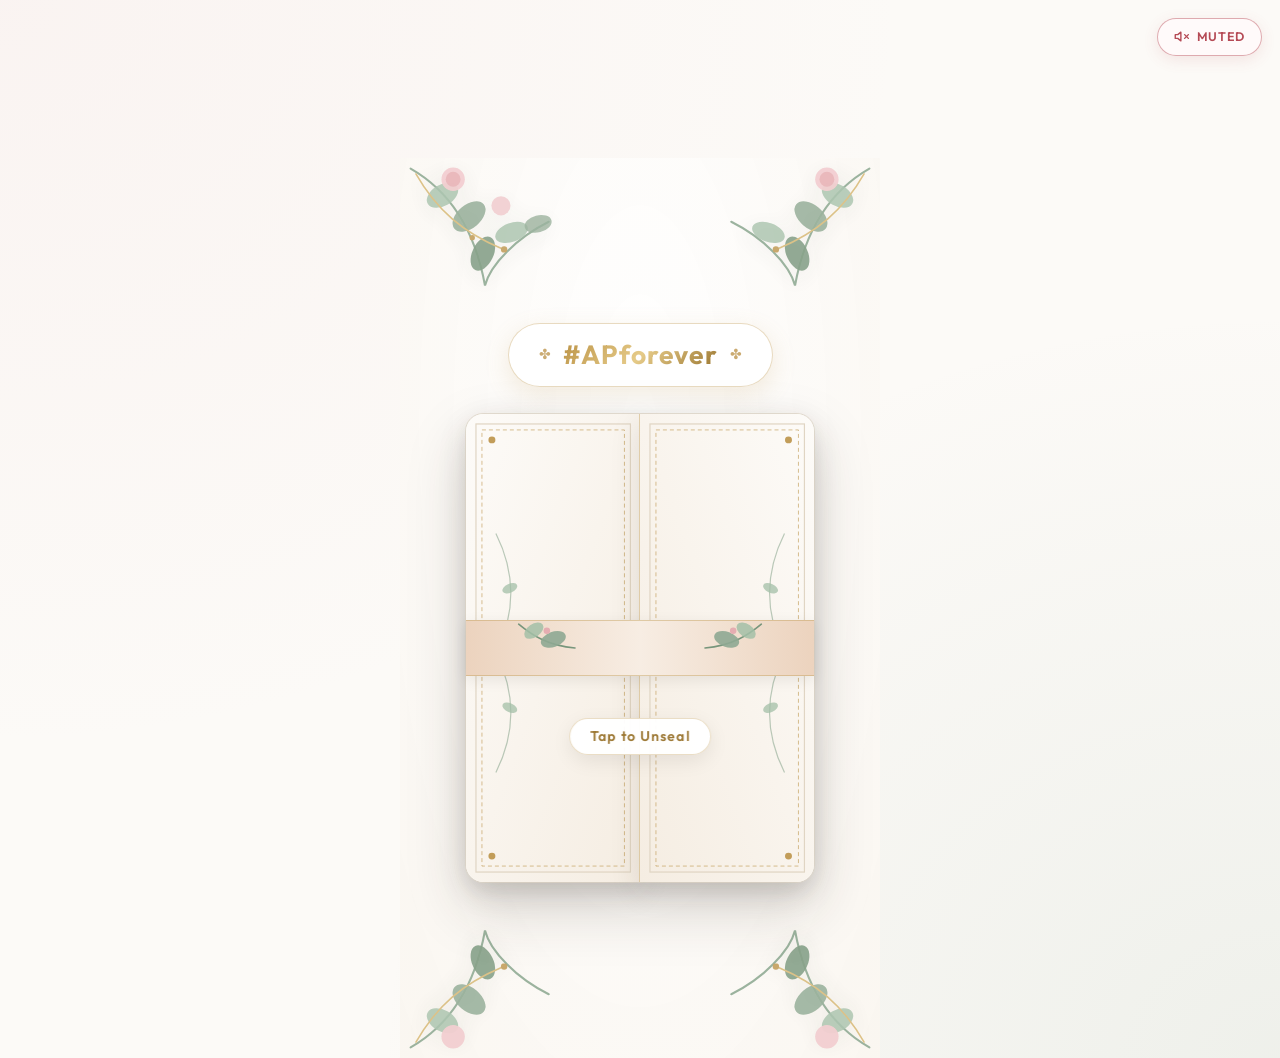
==== index.html @ 29441915 "fix: resolve syntax error in user authentication module" ====
<!DOCTYPE html>
<html lang="en">

<head>
  <meta charset="UTF-8" />
  <meta name="viewport" content="width=device-width, initial-scale=1.0, maximum-scale=1.0, user-scalable=no" />
  <title>Pranshi & Akash Wedding Invitation | #APforever</title>

  <!-- SEO & Social Sharing (WhatsApp / iMessage Preview) -->
  <meta name="description"
    content="With the heavenly blessings of our elders, Pranshi & Akash cordially invite you to celebrate their wedding on 18th & 20th November 2026." />
  <meta property="og:title" content="Pranshi & Akash are Getting Married! #APforever" />
  <meta property="og:description" content="Tap to open the 3D wedding invitation and explore celebrations." />
  <meta property="og:image" content="./previews/modern_botanical_hybrid_mockup_1789224368327.jpg" />
  <meta property="og:type" content="website" />

  <!-- Google Web Fonts -->
  <link rel="preconnect" href="https://fonts.googleapis.com">
  <link rel="preconnect" href="https://fonts.gstatic.com" crossorigin>
  <link
    href="https://fonts.googleapis.com/css2?family=Alex+Brush&family=Cormorant+Garamond:ital,wght@0,400;0,600;0,700;1,400&family=Great+Vibes&family=Monsieur+La+Doulaise&family=Noto+Serif+Devanagari:wght@500;600;700&family=Outfit:wght@300;400;500;600;700&family=Pinyon+Script&family=Rozha+One&display=swap"
    rel="stylesheet">

  <!-- Stylesheets (Cache-busted for mobile browsers) -->
  <link rel="stylesheet" href="./css/style.css?v=4.2" />
  <link rel="stylesheet" href="./css/envelope.css?v=4.1" />
  <link rel="stylesheet" href="./css/celebrate.css?v=1.0" />
</head>

<body>

  <!-- Floating Falling Rose & Eucalyptus Petals Canvas -->
  <canvas id="petal-canvas"></canvas>
  <!-- Fullscreen Royal Fireworks & Rocket Canvas -->
  <canvas id="fireworks-canvas"></canvas>

  <!-- Ambient Audio Floating Pill -->
  <div class="audio-control-pill muted" id="audio-pill" title="Click to Play Music">
    <span class="audio-icon-muted">
      <svg width="15" height="15" viewBox="0 0 24 24" fill="none" stroke="#b54a55" stroke-width="2.2"
        stroke-linecap="round" stroke-linejoin="round">
        <polygon points="11 5 6 9 2 9 2 15 6 15 11 19 11 5"></polygon>
        <line x1="23" y1="9" x2="17" y2="15"></line>
        <line x1="17" y1="9" x2="23" y2="15"></line>
      </svg>
    </span>
    <span class="audio-label">Muted</span>
  </div>

  <!-- Background Wedding Music Audio Element -->
  <audio id="wedding-audio" loop preload="auto">
    <source src="assets/audio/wedding_music.mp3" type="audio/mpeg">
    <source src="assets/audio/bg-music.mp3" type="audio/mpeg">
  </audio>

  <!-- Toast Notification Container -->
  <div class="toast-notification" id="toast">Address copied to clipboard!</div>

  <div class="app-container">

    <!-- ======================================================================
         Stage 1: 3D Wax Seal & Envelope (Interactive Opening)
         ====================================================================== -->
    <div class="envelope-screen-wrapper" id="envelope-screen">

      <!-- Lush Botanical Corner Garlands (SVG) -->
      <svg class="screen-floral-corner top-left" viewBox="0 0 160 160" fill="none">
        <path d="M10 10 C45 30 70 65 80 120 C85 100 110 75 140 60" stroke="#8ea992" stroke-width="2"
          stroke-linecap="round" />
        <!-- Eucalyptus Leaves -->
        <ellipse cx="40" cy="35" rx="16" ry="10" transform="rotate(-30 40 35)" fill="#a3bfa7" opacity="0.85" />
        <ellipse cx="65" cy="55" rx="18" ry="11" transform="rotate(-40 65 55)" fill="#8ea992" opacity="0.9" />
        <ellipse cx="78" cy="90" rx="17" ry="10" transform="rotate(-65 78 90)" fill="#78967c" opacity="0.9" />
        <ellipse cx="105" cy="70" rx="16" ry="9" transform="rotate(-20 105 70)" fill="#a3bfa7" opacity="0.85" />
        <ellipse cx="130" cy="62" rx="13" ry="8" transform="rotate(-15 130 62)" fill="#8ea992" opacity="0.8" />
        <!-- Blush Flower Buds -->
        <circle cx="50" cy="20" r="11" fill="#f0c8cb" opacity="0.95" />
        <circle cx="50" cy="20" r="7" fill="#e5adb1" opacity="0.9" />
        <circle cx="95" cy="45" r="9" fill="#f0c8cb" opacity="0.9" />
        <!-- Golden Branch Accents -->
        <path d="M15 15 C35 50 60 70 95 85" stroke="#d8ba78" stroke-width="1.5" stroke-linecap="round" />
        <circle cx="98" cy="86" r="3" fill="#c29d59" />
        <circle cx="68" cy="75" r="2.5" fill="#c29d59" />
      </svg>

      <svg class="screen-floral-corner top-right" viewBox="0 0 160 160" fill="none">
        <path d="M10 10 C45 30 70 65 80 120 C85 100 110 75 140 60" stroke="#8ea992" stroke-width="2"
          stroke-linecap="round" />
        <ellipse cx="40" cy="35" rx="16" ry="10" transform="rotate(-30 40 35)" fill="#a3bfa7" opacity="0.85" />
        <ellipse cx="65" cy="55" rx="18" ry="11" transform="rotate(-40 65 55)" fill="#8ea992" opacity="0.9" />
        <ellipse cx="78" cy="90" rx="17" ry="10" transform="rotate(-65 78 90)" fill="#78967c" opacity="0.9" />
        <ellipse cx="105" cy="70" rx="16" ry="9" transform="rotate(-20 105 70)" fill="#a3bfa7" opacity="0.85" />
        <circle cx="50" cy="20" r="11" fill="#f0c8cb" opacity="0.95" />
        <circle cx="50" cy="20" r="7" fill="#e5adb1" opacity="0.9" />
        <path d="M15 15 C35 50 60 70 95 85" stroke="#d8ba78" stroke-width="1.5" stroke-linecap="round" />
        <circle cx="98" cy="86" r="3" fill="#c29d59" />
      </svg>

      <svg class="screen-floral-corner bottom-left" viewBox="0 0 160 160" fill="none">
        <path d="M10 10 C45 30 70 65 80 120 C85 100 110 75 140 60" stroke="#8ea992" stroke-width="2"
          stroke-linecap="round" />
        <ellipse cx="40" cy="35" rx="16" ry="10" transform="rotate(-30 40 35)" fill="#a3bfa7" opacity="0.85" />
        <ellipse cx="65" cy="55" rx="18" ry="11" transform="rotate(-40 65 55)" fill="#8ea992" opacity="0.9" />
        <ellipse cx="78" cy="90" rx="17" ry="10" transform="rotate(-65 78 90)" fill="#78967c" opacity="0.9" />
        <circle cx="50" cy="20" r="11" fill="#f0c8cb" opacity="0.95" />
        <path d="M15 15 C35 50 60 70 95 85" stroke="#d8ba78" stroke-width="1.5" stroke-linecap="round" />
        <circle cx="98" cy="86" r="3" fill="#c29d59" />
      </svg>

      <svg class="screen-floral-corner bottom-right" viewBox="0 0 160 160" fill="none">
        <path d="M10 10 C45 30 70 65 80 120 C85 100 110 75 140 60" stroke="#8ea992" stroke-width="2"
          stroke-linecap="round" />
        <ellipse cx="40" cy="35" rx="16" ry="10" transform="rotate(-30 40 35)" fill="#a3bfa7" opacity="0.85" />
        <ellipse cx="65" cy="55" rx="18" ry="11" transform="rotate(-40 65 55)" fill="#8ea992" opacity="0.9" />
        <ellipse cx="78" cy="90" rx="17" ry="10" transform="rotate(-65 78 90)" fill="#78967c" opacity="0.9" />
        <circle cx="50" cy="20" r="11" fill="#f0c8cb" opacity="0.95" />
        <path d="M15 15 C35 50 60 70 95 85" stroke="#d8ba78" stroke-width="1.5" stroke-linecap="round" />
        <circle cx="98" cy="86" r="3" fill="#c29d59" />
      </svg>

      <!-- Elegant Hashtag Crest above Envelope -->
      <div class="envelope-intro-header">
        <div class="envelope-hashtag-crest">
          <span class="hashtag-flourish">✤</span>
          <span class="envelope-hashtag">#APforever</span>
          <span class="hashtag-flourish">✤</span>
        </div>
      </div>
      <div class="envelope-stage">
        <div class="envelope" id="main-envelope">

          <!-- Inside Royal Invitation Card (Revealed as palace doors open, then expands into full screen) -->
          <!-- Inside Royal Invitation Card (Floats Upwards upon unsealing) -->
          <div class="envelope-invitation-card" id="envelope-card" style="padding: 0; overflow: hidden; background: transparent; border: none; opacity: 0; visibility: hidden;">
            <div class="divine-popup-card theme-botanical" id="active-divine-card">
              <!-- Matching Royal Theme Frame with Corner Flourishes -->
              <div class="divine-card-frame">
                <div class="frame-corner top-left"></div>
                <div class="frame-corner top-right"></div>
                <div class="frame-corner bottom-left"></div>
                <div class="frame-corner bottom-right"></div>

                <!-- Center AP Monogram Logo: Positioned above and between the joining hands -->
                <div class="divine-ap-logo-wrap framed-logo">
                  <img src="./assets/ap_logo_brown.png" alt="AP Logo" class="divine-ap-logo-img" id="divine-ap-logo-img" />
                </div>

                <!-- Sacred Artwork: Both hands originate flush from the left and right frame lines -->
                <div class="divine-cutout-wrap framed-hands" id="divine-cutout-wrap">
                  <div class="divine-cutout-aura"></div>
                  <img src="./assets/shiva_parvati_vivah_hands.png" alt="Shiva Parvati Vivah Divine Hands Union" class="divine-hands-cutout" id="divine-hands-cutout" />
                </div>

                <!-- Bottom Footer: Couple Names -->
                <div class="divine-footer framed-footer">
                  <div class="divine-names-wrap">
                    <span class="divine-name">Pranshi</span>
                    <span class="divine-amp">&amp;</span>
                    <span class="divine-name name-akash">Akash</span>
                  </div>
                </div>
              </div>
            </div>
          </div>

          <!-- Gatefold Palace Doors: Left Door & Right Door -->
          <div class="gatefold-door gatefold-left" id="gatefold-left">
            <svg class="gatefold-door-svg" viewBox="0 0 175 470" preserveAspectRatio="none">
              <defs>
                <linearGradient id="gateGradL" x1="0%" y1="0%" x2="100%" y2="100%">
                  <stop offset="0%" stop-color="#fdfbf8" />
                  <stop offset="100%" stop-color="#f5ede2" />
                </linearGradient>
              </defs>
              <rect x="0" y="0" width="175" height="470" fill="url(#gateGradL)" />
              <rect x="10" y="10" width="155" height="450" fill="none" stroke="#e0d5c3" stroke-width="1.2" />
              <rect x="16" y="16" width="143" height="438" fill="none" stroke="#c29d59" stroke-width="1"
                stroke-dasharray="4,3" opacity="0.65" />
              <circle cx="26" cy="26" r="3.5" fill="#c29d59" />
              <circle cx="26" cy="444" r="3.5" fill="#c29d59" />
              <path d="M 30 120 C 50 160 50 200 30 240 C 50 280 50 320 30 360" stroke="#8ea992" stroke-width="1.2"
                fill="none" opacity="0.6" />
              <ellipse cx="44" cy="175" rx="8" ry="4.5" transform="rotate(-25 44 175)" fill="#a3bfa7" opacity="0.75" />
              <ellipse cx="44" cy="295" rx="8" ry="4.5" transform="rotate(25 44 295)" fill="#a3bfa7" opacity="0.75" />
            </svg>
          </div>

          <div class="gatefold-door gatefold-right" id="gatefold-right">
            <svg class="gatefold-door-svg" viewBox="0 0 175 470" preserveAspectRatio="none">
              <defs>
                <linearGradient id="gateGradR" x1="100%" y1="0%" x2="0%" y2="100%">
                  <stop offset="0%" stop-color="#fdfbf8" />
                  <stop offset="100%" stop-color="#f5ede2" />
                </linearGradient>
              </defs>
              <rect x="0" y="0" width="175" height="470" fill="url(#gateGradR)" />
              <rect x="10" y="10" width="155" height="450" fill="none" stroke="#e0d5c3" stroke-width="1.2" />
              <rect x="16" y="16" width="143" height="438" fill="none" stroke="#c29d59" stroke-width="1"
                stroke-dasharray="4,3" opacity="0.65" />
              <circle cx="149" cy="26" r="3.5" fill="#c29d59" />
              <circle cx="149" cy="444" r="3.5" fill="#c29d59" />
              <path d="M 145 120 C 125 160 125 200 145 240 C 125 280 125 320 145 360" stroke="#8ea992"
                stroke-width="1.2" fill="none" opacity="0.6" />
              <ellipse cx="131" cy="175" rx="8" ry="4.5" transform="rotate(25 131 175)" fill="#a3bfa7" opacity="0.75" />
              <ellipse cx="131" cy="295" rx="8" ry="4.5" transform="rotate(-25 131 295)" fill="#a3bfa7"
                opacity="0.75" />
            </svg>
          </div>

          <!-- Silk Ribbon Band across the Center Seam -->
          <div class="envelope-ribbon-band" id="envelope-ribbon-band"></div>

          <!-- Botanical Sprigs flanking the Seal -->
          <svg class="seal-botanical-wings" id="seal-wings" viewBox="0 0 240 80" fill="none">
            <path d="M60 40 C35 38 20 28 8 18" stroke="#78967c" stroke-width="1.5" stroke-linecap="round" />
            <ellipse cx="40" cy="32" rx="12" ry="7" transform="rotate(-20 40 32)" fill="#8ea992" opacity="0.9" />
            <ellipse cx="22" cy="24" rx="10" ry="6" transform="rotate(-35 22 24)" fill="#a3bfa7" opacity="0.85" />
            <circle cx="34" cy="24" r="3" fill="#e5adb1" />
            <path d="M180 40 C205 38 220 28 232 18" stroke="#78967c" stroke-width="1.5" stroke-linecap="round" />
            <ellipse cx="200" cy="32" rx="12" ry="7" transform="rotate(20 200 32)" fill="#8ea992" opacity="0.9" />
            <ellipse cx="218" cy="24" rx="10" ry="6" transform="rotate(35 218 24)" fill="#a3bfa7" opacity="0.85" />
            <circle cx="206" cy="24" r="3" fill="#e5adb1" />
          </svg>

          <!-- 3D Gold Wax Seal Monogram Locking Palace Doors -->
          <div class="wax-seal-wrapper" id="wax-seal-wrapper">
            <div class="wax-seal-stamp" id="wax-seal-stamp">
              <div class="seal-ring"></div>
              <div class="seal-monogram">AP</div>
            </div>
            <div class="seal-prompt" id="seal-prompt">Tap to Unseal</div>
          </div>

        </div>
      </div>
    </div>

    <!-- ======================================================================
         Stage 2: Full Wedding Invitation Card & Celebrations
         ====================================================================== -->
    <main id="wedding-card-view">

      <!-- Auspicious Hero Card -->
      <section class="hero-invitation-card">

        <!-- Lord Ganesha Auspicious Crest -->
        <div class="ganesha-crest">
          <img src="./assets/ganesha_gold.png" alt="Lord Ganesha" class="ganesha-icon-img" />
          <div class="ganesha-shloka">॥ श्री गणेशाय नमः ॥</div>
        </div>

        <span class="hashtag-pill">#APforever</span>

        <p class="invite-prose" style="font-size: 0.92rem; margin-bottom: 14px;">
          With the heavenly blessings of our beloved elders and families, we joyfully invite you to celebrate the
          wedding of
        </p>

        <!-- Couple Names Typography -->
        <div class="couple-names-block">
          <span class="couple-name">Pranshi</span>
          <span class="ampersand">&</span>
          <span class="couple-name name-akash">Akash</span>
        </div>

        <div class="gold-flourish-divider">
          <span class="flourish-symbol">✤</span>
        </div>

        <p class="invite-prose">
          Two souls, two families, united in love and lifelong companionship.
        </p>

        <!-- Live Countdown Timer -->
        <div class="countdown-container">
          <div class="countdown-title">Counting Down to Our Auspicious Union</div>
          <div class="countdown-grid">
            <div class="countdown-slot">
              <div class="countdown-number" id="cd-days">00</div>
              <div class="countdown-unit">Days</div>
            </div>
            <div class="countdown-slot">
              <div class="countdown-number" id="cd-hours">00</div>
              <div class="countdown-unit">Hours</div>
            </div>
            <div class="countdown-slot">
              <div class="countdown-number" id="cd-minutes">00</div>
              <div class="countdown-unit">Mins</div>
            </div>
            <div class="countdown-slot">
              <div class="countdown-number" id="cd-seconds">00</div>
              <div class="countdown-unit">Secs</div>
            </div>
          </div>
        </div>

        <!-- Action Buttons Grid -->
        <div class="cta-actions-group">
          <!-- Celebrate Our Union Button (Multi-Rocket Salvo Celebration) -->
          <button class="btn-celebrate celebrate-theme-3" id="btn-celebrate" title="Click to launch celebration fireworks!">
            <span class="celebrate-icon">🌺</span>
            <span class="celebrate-label">Celebrate Our Union</span>
          </button>

          <button class="btn-gold" id="btn-add-calendar">
            <span>📅 Add to Google Calendar</span>
          </button>
        </div>

      </section>

      <!-- ======================================================================
           Section: Interactive Itinerary Tabs (No Sangeet)
           ====================================================================== -->
      <section class="section-container" id="schedule-section">
        <div class="section-header">
          <span class="section-label">Wedding Festivities</span>
          <h2 class="section-heading">Ceremony Itinerary</h2>
        </div>

        <!-- Interaction Affordance Cue -->
        <div class="tab-interaction-cue">
          <span>✨ 2-Day Celebrations • Tap below to switch ✦</span>
        </div>

        <!-- Tab Pills with Smooth Sliding Indicator & Dual-Tier Date Badges -->
        <div class="tab-pills-wrapper" id="tab-pills-wrapper" data-active-tab="tab-haldi">
          <div class="tab-slider-indicator" id="tab-slider-indicator"></div>
          <button class="tab-pill-btn active" data-tab="tab-haldi">
            <span class="tab-btn-title">Haldi & Mehendi</span>
            <span class="tab-btn-badge">Day 1 • Nov 18</span>
          </button>
          <button class="tab-pill-btn" data-tab="tab-wedding">
            <span class="tab-btn-title">The Wedding</span>
            <span class="tab-btn-badge">Day 2 • Nov 20</span>
          </button>
        </div>

        <!-- Tab Content 1: Haldi & Mehendi -->
        <div class="tab-content-card active" id="tab-haldi">
          <span class="ceremony-badge">Day 1 • Auspicious Vibrance</span>
          <h3 class="ceremony-title">Haldi & Mehendi Ceremony</h3>
          <div class="ceremony-datetime">
            <span>🗓️ Wednesday, 18th November 2026</span>
          </div>

          <!-- Event Schedule Milestones -->
          <div class="timeline-milestones">
            <div class="milestone-item">
              <span class="milestone-time">11:00 AM</span>
              <div class="milestone-content">
                <strong>Haldi Ceremony</strong>
                <span>Auspicious turmeric blessings & joyous celebrations</span>
                <div class="milestone-attire-row">
                  <span class="milestone-attire-label">🟡 Attire: Yellow Haldi Shades</span>
                  <div class="milestone-swatch-discs">
                    <div class="swatch-halo-disc" style="background: #F7CA18;" title="Haldi Gold"></div>
                    <div class="swatch-halo-disc" style="background: #E5A93C;" title="Warm Mustard"></div>
                    <div class="swatch-halo-disc" style="background: #F39C12;" title="Marigold"></div>
                    <div class="swatch-halo-disc" style="background: #FFE082;" title="Soft Turmeric"></div>
                  </div>
                </div>
              </div>
            </div>
            <div class="milestone-item">
              <span class="milestone-time">05:30 PM</span>
              <div class="milestone-content">
                <strong>Mehendi</strong>
                <span>Intricate henna artistry & musical beats</span>
                <div class="milestone-attire-row">
                  <span class="milestone-attire-label">🌸 Attire: Soft Pastel Hues</span>
                  <div class="milestone-swatch-discs">
                    <div class="swatch-halo-disc" style="background: #A8D5BA;" title="Mint Sage"></div>
                    <div class="swatch-halo-disc" style="background: #FCD5CE;" title="Powder Peach"></div>
                    <div class="swatch-halo-disc" style="background: #D8BFD8;" title="Soft Lavender"></div>
                    <div class="swatch-halo-disc" style="background: #F8C8DC;" title="Pastel Blush"></div>
                  </div>
                </div>
              </div>
            </div>
            <div class="milestone-item">
              <span class="milestone-time">09:00 PM</span>
              <div class="milestone-content">
                <strong>Dinner</strong>
                <span>Festive dinner feast with loved ones</span>
              </div>
            </div>
          </div>

          <div class="ceremony-venue-box">
            <div class="venue-header-row">
              <span class="venue-name">📍 Pranshi's Residence</span>
              <button class="btn-copy-address" onclick="copyAddress('Govind Nagar, Moradabad, Uttar Pradesh')">📋
                Copy</button>
            </div>
            Govind Nagar, Moradabad, Uttar Pradesh
          </div>

          <button class="btn-gold" onclick="openDirections('haldi')">
            <span>🗺️ Get Directions on Google Maps</span>
          </button>
        </div>

        <!-- Tab Content 2: The Wedding -->
        <div class="tab-content-card" id="tab-wedding">
          <span class="ceremony-badge">Day 2 • Sacred Union & Celebrations</span>
          <h3 class="ceremony-title">The Wedding</h3>
          <div class="ceremony-datetime">
            <span>🗓️ Friday, 20th November 2026</span>
          </div>

          <!-- Event Schedule Milestones -->
          <div class="timeline-milestones">
            <div class="milestone-item">
              <span class="milestone-time">08:00 PM</span>
              <div class="milestone-content">
                <strong>Baraat Arrival & Swagat</strong>
                <span>Welcoming the groom with joy and drums</span>
              </div>
            </div>
            <div class="milestone-item">
              <span class="milestone-time">08:30 PM</span>
              <div class="milestone-content">
                <strong>Jaimala</strong>
                <span>Exchange of sacred floral garlands</span>
              </div>
            </div>
            <div class="milestone-item">
              <span class="milestone-time">09:00 PM</span>
              <div class="milestone-content">
                <strong>Dinner</strong>
                <span>Celebratory royal dinner banquet with loved ones</span>
              </div>
            </div>
            <div class="milestone-item">
              <span class="milestone-time">Next Day ~06:00 AM</span>
              <div class="milestone-content">
                <strong>Vidayi</strong>
                <span>Heartfelt farewell & lifelong blessings</span>
              </div>
            </div>
          </div>

          <div class="ceremony-venue-box">
            <div class="venue-header-row">
              <span class="venue-name">📍 HB Klyde Premier</span>
              <button class="btn-copy-address"
                onclick="copyAddress('HB Klyde Premier, Near Aryabhatta International School, Zero Point, Rampur Road, Moradabad, Uttar Pradesh 244001')">📋
                Copy</button>
            </div>
            Near Aryabhatta International School, Zero Point,<br>
            Rampur Road, Moradabad, Uttar Pradesh 244001
          </div>

          <button class="btn-gold" onclick="openDirections('wedding')">
            <span>🗺️ Get Directions on Google Maps</span>
          </button>
        </div>

      </section>

      <!-- ======================================================================
           Section: Digital "Shower Blessings" Guestbook
           ====================================================================== -->
      <section class="section-container" id="guestbook-section">
        <div class="section-header">
          <span class="section-label">Your Love & Prayers</span>
          <h2 class="section-heading">Shower Blessings</h2>
        </div>

        <div class="guestbook-card">
          <form class="blessing-form" id="blessing-form">
            <input type="text" id="guest-name" class="input-field" placeholder="Your Name" required />
            <textarea id="guest-message" class="textarea-field"
              placeholder="Share your heartfelt blessing or warm message for the couple..." required></textarea>
            <button type="submit" class="btn-shower">
              <span>🌸 Shower Blessings on Pranshi & Akash</span>
            </button>
          </form>

          <!-- Wishes Stream -->
          <div class="wishes-stream" id="wishes-stream">
            <!-- Dynamically populated by guestbook.js -->
          </div>
        </div>
      </section>

      <!-- Footer -->
      <footer>
        <!-- Closing Botanical Lotus Garland -->
        <svg class="footer-lotus-garland" viewBox="0 0 240 40" fill="none">
          <!-- Center Lotus -->
          <path d="M120 6 C115 15 110 24 120 31 C130 24 125 15 120 6 Z" fill="#c29d59" opacity="0.95" />
          <path d="M120 16 C111 17 104 23 113 30 C117 28 119 23 120 16 Z" fill="#dfbe7d" opacity="0.9" />
          <path d="M120 16 C129 17 136 23 127 30 C123 28 121 23 120 16 Z" fill="#dfbe7d" opacity="0.9" />
          <circle cx="120" cy="3" r="1.8" fill="#c29d59" />
          <!-- Left Vine & Leaves -->
          <path d="M108 26 C88 26 68 20 38 22 C24 23 10 24 0 24" stroke="#c29d59" stroke-width="1.2"
            stroke-linecap="round" />
          <ellipse cx="88" cy="20" rx="8" ry="4.5" transform="rotate(-15 88 20)" fill="#8ea992" opacity="0.88" />
          <ellipse cx="66" cy="24" rx="7" ry="4" transform="rotate(18 66 24)" fill="#a3bfa7" opacity="0.85" />
          <ellipse cx="44" cy="19" rx="6" ry="3.5" transform="rotate(-10 44 19)" fill="#78967c" opacity="0.88" />
          <circle cx="76" cy="15" r="2" fill="#c29d59" />
          <circle cx="54" cy="26" r="1.8" fill="#e5adb1" />
          <!-- Right Vine & Leaves -->
          <path d="M132 26 C152 26 172 20 202 22 C216 23 230 24 240 24" stroke="#c29d59" stroke-width="1.2"
            stroke-linecap="round" />
          <ellipse cx="152" cy="20" rx="8" ry="4.5" transform="rotate(15 152 20)" fill="#8ea992" opacity="0.88" />
          <ellipse cx="174" cy="24" rx="7" ry="4" transform="rotate(-18 174 24)" fill="#a3bfa7" opacity="0.85" />
          <ellipse cx="196" cy="19" rx="6" ry="3.5" transform="rotate(10 196 19)" fill="#78967c" opacity="0.88" />
          <circle cx="164" cy="15" r="2" fill="#c29d59" />
          <circle cx="186" cy="26" r="1.8" fill="#e5adb1" />
        </svg>

        <p style="font-weight: 600; color: var(--color-primary); margin-bottom: 4px;">#APforever</p>
        <p>With love, blessings, and warm gratitude from both families.</p>

        <!-- Bottom Flourish Baseline -->
        <div class="footer-bottom-flourish">
          <span>✦</span>
          <span>❖</span>
          <span>✦</span>
        </div>
      </footer>

    </main>

  </div>

  <!-- High-Performance 60fps Animation Library: GSAP 3.12 (Offline-first with CDN Fallback) -->
  <script src="./js/libs/gsap.min.js"></script>
  <script>
    if (typeof gsap === 'undefined') {
      document.write('<script src="https://cdnjs.cloudflare.com/ajax/libs/gsap/3.12.5/gsap.min.js"><\/script>');
    }
  </script>

  <!-- Scripts (Cache-busted for mobile browsers) -->
  <script src="./js/petals.js?v=2.2"></script>
  <script src="./js/app.js?v=2.3"></script>
  <script src="./js/envelope.js?v=3.9"></script>
  <script src="./js/countdown.js?v=2.3"></script>
  <script src="./js/schedule.js?v=2.5"></script>
  <script src="./js/celebrate.js?v=1.0"></script>
  <script src="./js/guestbook.js?v=2.2"></script>

</body>

</html>
---- css/style.css ----
/* ==========================================================================
   Pranshi & Akash Wedding Invitation (#APforever)
   Design System: Modern Botanical Editorial
   ========================================================================== */

:root {
  /* Color Tokens */
  --color-bg: #fcfaf7;
  --color-card-bg: #ffffff;
  --color-primary: #3d5042;
  --color-primary-light: #526857;
  --color-sage: #8ea992;
  --color-sage-soft: rgba(142, 169, 146, 0.15);
  --color-gold: #c29d59;
  --color-gold-light: #e5cd96;
  --color-gold-dark: #9e7a36;
  --color-gold-gradient: linear-gradient(135deg, #c29d59 0%, #ecd399 50%, #9e7a36 100%);
  --color-blush: #eac5c8;
  --color-blush-soft: rgba(234, 197, 200, 0.25);
  --color-text: #262927;
  --color-text-muted: #676e69;
  --color-border: #ede7dd;
  --color-border-gold: rgba(194, 157, 89, 0.35);

  /* Typography */
  --font-serif: 'Cormorant Garamond', Georgia, serif;
  --font-sans: 'Outfit', -apple-system, BlinkMacSystemFont, sans-serif;
  --font-script: 'Alex Brush', 'Great Vibes', cursive;
  --font-hindi: 'Noto Serif Devanagari', serif;

  /* Shadows & Glassmorphism */
  --shadow-subtle: 0 8px 30px rgba(0, 0, 0, 0.04);
  --shadow-card: 0 15px 45px rgba(50, 40, 30, 0.08);
  --shadow-gold: 0 8px 25px rgba(194, 157, 89, 0.28);
  --glass-bg: rgba(255, 255, 255, 0.85);
  --glass-border: 1px solid rgba(255, 255, 255, 0.7);
  --glass-blur: blur(14px);

  /* Layout */
  --container-width: 480px;
  /* Mobile optimal width */
  --radius-lg: 24px;
  --radius-md: 16px;
  --radius-pill: 999px;
}

/* Reset & Base */
*,
*::before,
*::after {
  box-sizing: border-box;
  margin: 0;
  padding: 0;
  -webkit-tap-highlight-color: transparent;
}

html {
  scroll-behavior: smooth;
  font-size: 16px;
}

body {
  font-family: var(--font-sans);
  background-color: var(--color-bg);
  background-image:
    radial-gradient(at 0% 0%, rgba(234, 197, 200, 0.12) 0px, transparent 50%),
    radial-gradient(at 100% 100%, rgba(142, 169, 146, 0.12) 0px, transparent 50%);
  color: var(--color-text);
  line-height: 1.6;
  min-height: 100vh;
  overflow-x: hidden;
  position: relative;
}

/* Background Petals Canvas */
#petal-canvas {
  position: fixed;
  top: 0;
  left: 0;
  width: 100vw;
  height: 100vh;
  pointer-events: none;
  z-index: 1000;
}

/* App Wrapper */
.app-container {
  width: 100%;
  max-width: var(--container-width);
  margin: 0 auto;
  min-height: 100vh;
  position: relative;
  display: flex;
  flex-direction: column;
}

/* Floating Audio Control Pill */
.audio-control-pill {
  position: fixed;
  top: 18px;
  right: 18px;
  z-index: 999;
  background: var(--glass-bg);
  backdrop-filter: var(--glass-blur);
  -webkit-backdrop-filter: var(--glass-blur);
  border: 1px solid var(--color-border-gold);
  padding: 8px 16px;
  border-radius: var(--radius-pill);
  display: flex;
  align-items: center;
  gap: 8px;
  cursor: pointer;
  box-shadow: 0 6px 20px rgba(0, 0, 0, 0.06);
  transition: all 0.3s cubic-bezier(0.2, 0.8, 0.2, 1);
}

.audio-control-pill:hover {
  transform: translateY(-2px);
  box-shadow: var(--shadow-gold);
}

/* Playing State */
.audio-control-pill.playing {
  border-color: var(--color-gold);
  background: rgba(255, 255, 255, 0.94);
  box-shadow: 0 4px 20px rgba(194, 157, 89, 0.35);
}

.audio-control-pill.playing .audio-label {
  color: var(--color-primary);
  font-weight: 600;
}

/* Muted State */
.audio-control-pill.muted {
  border-color: rgba(181, 74, 85, 0.45);
  background: rgba(255, 250, 250, 0.94);
  box-shadow: 0 4px 15px rgba(181, 74, 85, 0.12);
}

.audio-control-pill.muted .audio-label {
  color: #b54a55;
  font-weight: 600;
}

.audio-icon-muted {
  display: flex;
  align-items: center;
  justify-content: center;
}

.music-bars {
  display: flex;
  align-items: flex-end;
  gap: 3px;
  height: 14px;
}

.music-bars span {
  width: 2.5px;
  height: 100%;
  background: var(--color-gold);
  border-radius: 2px;
  transform-origin: bottom;
  animation: equalize 1.2s infinite ease-in-out;
}

.music-bars span:nth-child(1) {
  height: 40%;
  animation-delay: 0s;
}

.music-bars span:nth-child(2) {
  height: 90%;
  animation-delay: 0.2s;
}

.music-bars span:nth-child(3) {
  height: 60%;
  animation-delay: 0.4s;
}

@keyframes equalize {

  0%,
  100% {
    transform: scaleY(0.3);
  }

  50% {
    transform: scaleY(1);
  }
}

.audio-label {
  font-size: 0.78rem;
  letter-spacing: 0.05em;
  text-transform: uppercase;
}

/* ==========================================================================
   Main Wedding Card & Sections
   ========================================================================== */

#wedding-card-view {
  display: none;
  opacity: 0;
  padding: 16px 16px 80px;
  width: 100%;
  will-change: opacity, transform;
}

#wedding-card-view.active {
  display: block;
  opacity: 1;
}

/* Botanical Hero Card */
.hero-invitation-card {
  background: var(--color-card-bg);
  border-radius: var(--radius-lg);
  border: 1px solid var(--color-border);
  box-shadow: var(--shadow-card);
  padding: 40px 24px 34px;
  text-align: center;
  position: relative;
  overflow: hidden;
  margin-bottom: 24px;
}

/* Subtle corner botanical watermarks */
.hero-invitation-card::before,
.hero-invitation-card::after {
  content: '';
  position: absolute;
  width: 130px;
  height: 130px;
  background-size: contain;
  background-repeat: no-repeat;
  pointer-events: none;
  opacity: 0.45;
}

.hero-invitation-card::before {
  top: 0;
  left: 0;
  background-image: radial-gradient(circle at top left, rgba(142, 169, 146, 0.4), transparent 70%);
}

.hero-invitation-card::after {
  bottom: 0;
  right: 0;
  background-image: radial-gradient(circle at bottom right, rgba(234, 197, 200, 0.4), transparent 70%);
}

/* Auspicious Lord Ganesha Header */
.ganesha-crest {
  display: flex;
  flex-direction: column;
  align-items: center;
  margin-bottom: 20px;
}

.ganesha-icon-img {
  width: 76px;
  height: auto;
  aspect-ratio: 350 / 462;
  object-fit: contain;
  filter: drop-shadow(0 4px 12px rgba(194, 157, 89, 0.38));
  margin-bottom: 12px;
  transition: transform 0.4s ease;
  user-select: none;
}

.ganesha-icon-img:hover {
  transform: scale(1.06);
}

.ganesha-sneak-img {
  width: 44px;
  height: auto;
  aspect-ratio: 350 / 462;
  object-fit: contain;
  filter: drop-shadow(0 2px 6px rgba(194, 157, 89, 0.3));
  margin-bottom: 6px;
  user-select: none;
}

.ganesha-icon-svg {
  width: 58px;
  height: 58px;
  fill: var(--color-gold);
  filter: drop-shadow(0 2px 8px rgba(194, 157, 89, 0.3));
  margin-bottom: 8px;
  transition: transform 0.4s ease;
}

.ganesha-icon-svg:hover {
  transform: scale(1.06);
}

.ganesha-shloka {
  font-family: var(--font-hindi);
  color: var(--color-gold-dark);
  font-size: 1.18rem;
  letter-spacing: 0.05em;
  font-weight: 600;
  text-shadow: 0 1px 2px rgba(194, 157, 89, 0.15);
}

/* Hashtag Pill */
.hashtag-pill {
  display: inline-block;
  padding: 4px 14px;
  background: var(--color-sage-soft);
  color: var(--color-primary);
  font-family: var(--font-sans);
  font-size: 0.82rem;
  font-weight: 600;
  letter-spacing: 0.04em;
  border-radius: var(--radius-pill);
  margin-bottom: 12px;
  text-transform: none;
}

/* Couple Names Typography */
.couple-names-block {
  margin: 32px 0 22px;
  overflow: visible;
}

.couple-name {
  font-family: 'Alex Brush', 'Pinyon Script', cursive;
  font-size: clamp(3.2rem, 10vw, 4.2rem);
  font-weight: 400;
  color: #1a1a1a;
  line-height: 1.15;
  display: block;
  letter-spacing: 0.02em;
  padding: 2px 0;
  text-shadow: 0 1px 2px rgba(0, 0, 0, 0.05);
}

.couple-name:last-of-type,
.couple-name.name-akash,
.name-akash {
  font-family: 'Alex Brush', 'Pinyon Script', cursive;
}

.ampersand {
  font-family: var(--font-script);
  font-size: clamp(2.2rem, 6.5vw, 2.8rem);
  color: var(--color-gold);
  display: block;
  margin: -6px 0;
  font-weight: 400;
}

/* Invitation Text */
.invite-prose {
  color: var(--color-text-muted);
  font-size: 0.95rem;
  max-width: 320px;
  margin: 0 auto 22px;
  line-height: 1.6;
}

.gold-flourish-divider {
  display: flex;
  align-items: center;
  justify-content: center;
  gap: 12px;
  margin: 20px 0;
}

.gold-flourish-divider::before,
.gold-flourish-divider::after {
  content: '';
  height: 1px;
  width: 50px;
  background: linear-gradient(to right, transparent, var(--color-gold), transparent);
}

.flourish-symbol {
  color: var(--color-gold);
  font-size: 0.9rem;
}

/* Live Countdown Box */
.countdown-container {
  background: rgba(253, 251, 248, 0.9);
  border: 1px solid var(--color-border);
  border-radius: var(--radius-md);
  padding: 18px 12px;
  margin: 20px 0 24px;
}

.countdown-title {
  font-size: 0.78rem;
  font-weight: 600;
  letter-spacing: 0.12em;
  text-transform: uppercase;
  color: var(--color-primary);
  margin-bottom: 12px;
}

.countdown-grid {
  display: flex;
  justify-content: center;
  gap: 10px;
}

.countdown-slot {
  background: #ffffff;
  border: 1px solid rgba(194, 157, 89, 0.25);
  border-radius: 12px;
  padding: 10px 8px;
  min-width: 60px;
  box-shadow: 0 4px 12px rgba(0, 0, 0, 0.03);
}

.countdown-number {
  font-family: var(--font-serif);
  font-size: 1.65rem;
  font-weight: 700;
  color: var(--color-gold-dark);
  line-height: 1;
}

.countdown-unit {
  font-size: 0.65rem;
  font-weight: 600;
  color: var(--color-text-muted);
  text-transform: uppercase;
  letter-spacing: 0.05em;
  margin-top: 4px;
}

/* Action Buttons */
.btn-gold {
  background: var(--color-gold-gradient);
  color: #ffffff;
  font-family: var(--font-sans);
  font-size: 0.88rem;
  font-weight: 600;
  letter-spacing: 0.06em;
  text-transform: uppercase;
  padding: 14px 28px;
  border-radius: var(--radius-pill);
  border: none;
  cursor: pointer;
  box-shadow: var(--shadow-gold);
  transition: all 0.3s ease;
  display: inline-flex;
  align-items: center;
  justify-content: center;
  gap: 8px;
  text-decoration: none;
  width: 100%;
}

.btn-gold:hover {
  transform: translateY(-2px);
  box-shadow: 0 10px 30px rgba(194, 157, 89, 0.4);
}

.btn-secondary {
  background: transparent;
  color: var(--color-primary);
  border: 1.5px solid var(--color-primary);
  padding: 12px 24px;
  border-radius: var(--radius-pill);
  font-size: 0.85rem;
  font-weight: 600;
  cursor: pointer;
  display: inline-flex;
  align-items: center;
  justify-content: center;
  gap: 8px;
  text-decoration: none;
  transition: all 0.3s ease;
  width: 100%;
  margin-top: 10px;
}

.btn-secondary:hover {
  background: var(--color-sage-soft);
}

/* ==========================================================================
   Section: Interactive Event Tabs (Schedule)
   ========================================================================== */

.section-container {
  margin-bottom: 30px;
}

.section-header {
  text-align: center;
  margin-bottom: 20px;
}

.section-label {
  font-size: 0.78rem;
  font-weight: 600;
  letter-spacing: 0.14em;
  text-transform: uppercase;
  color: var(--color-gold);
  display: block;
  margin-bottom: 4px;
}

.section-heading {
  font-family: var(--font-serif);
  font-size: 2rem;
  color: #202b23;
  font-weight: 700;
}

/* Interaction Affordance Cue */
.tab-interaction-cue {
  display: flex;
  align-items: center;
  justify-content: center;
  gap: 6px;
  font-size: 0.74rem;
  font-weight: 700;
  letter-spacing: 0.06em;
  text-transform: uppercase;
  color: var(--color-gold-dark);
  margin-bottom: 12px;
  animation: tabCuePulse 2.8s infinite ease-in-out;
}

@keyframes tabCuePulse {

  0%,
  100% {
    opacity: 0.85;
    transform: scale(1);
  }

  50% {
    opacity: 1;
    transform: scale(1.02);
  }
}

/* Tab Navigation Buttons with Sliding Capsule (Option 1) */
.tab-pills-wrapper {
  position: relative;
  display: flex;
  background: #f3ede2;
  padding: 5px;
  border-radius: var(--radius-pill);
  margin-bottom: 22px;
  border: 1.5px solid rgba(194, 157, 89, 0.45);
  box-shadow: inset 0 2px 5px rgba(0, 0, 0, 0.03);
  user-select: none;
  overflow: hidden;
}

.tab-slider-indicator {
  position: absolute;
  top: 5px;
  bottom: 5px;
  left: 5px;
  width: calc(50% - 5px);
  background: #ffffff;
  border-radius: var(--radius-pill);
  border: 1.5px solid var(--color-gold);
  box-shadow:
    0 4px 18px rgba(194, 157, 89, 0.32),
    0 1px 3px rgba(0, 0, 0, 0.05);
  transition: transform 0.36s cubic-bezier(0.25, 1, 0.45, 1);
  pointer-events: none;
  z-index: 1;
}

.tab-pills-wrapper[data-active-tab="tab-haldi"] .tab-slider-indicator {
  transform: translateX(0);
}

.tab-pills-wrapper[data-active-tab="tab-wedding"] .tab-slider-indicator {
  transform: translateX(100%);
}

.tab-pill-btn {
  flex: 1;
  background: transparent;
  border: none;
  padding: 9px 12px;
  border-radius: var(--radius-pill);
  cursor: pointer;
  text-align: center;
  position: relative;
  z-index: 2;
  display: flex;
  flex-direction: column;
  align-items: center;
  gap: 2px;
  transition: all 0.3s ease;
  -webkit-tap-highlight-color: transparent;
}

.tab-btn-title {
  font-family: var(--font-sans);
  font-size: 0.90rem;
  font-weight: 600;
  color: var(--color-text-muted);
  transition: color 0.3s ease, font-weight 0.3s ease;
}

.tab-btn-badge {
  font-size: 0.68rem;
  font-weight: 700;
  letter-spacing: 0.04em;
  text-transform: uppercase;
  color: var(--color-gold-dark);
  background: rgba(194, 157, 89, 0.14);
  padding: 2px 9px;
  border-radius: 99px;
  transition: all 0.3s ease;
  line-height: 1.3;
}

.tab-pill-btn.active .tab-btn-title {
  color: #202b23;
  font-weight: 700;
}

.tab-pill-btn.active .tab-btn-badge {
  background: #fdf3df;
  color: #8c6a28;
  border: 1px solid rgba(194, 157, 89, 0.45);
}

.tab-pill-btn:hover:not(.active) .tab-btn-title {
  color: var(--color-primary);
}

/* Tab Content Cards */
.tab-content-card {
  display: none;
  background: var(--color-card-bg);
  border-radius: var(--radius-lg);
  border: 1px solid var(--color-border);
  box-shadow: var(--shadow-card);
  padding: 28px 22px;
  position: relative;
  overflow: hidden;
}

.tab-content-card.active {
  display: block;
  animation: slideCardIn 0.35s cubic-bezier(0.25, 1, 0.45, 1);
}

.tab-content-card.slide-left {
  animation: slideCardFromRight 0.36s cubic-bezier(0.25, 1, 0.45, 1);
}

.tab-content-card.slide-right {
  animation: slideCardFromLeft 0.36s cubic-bezier(0.25, 1, 0.45, 1);
}

@keyframes slideCardIn {
  from {
    opacity: 0;
    transform: translateY(6px);
  }

  to {
    opacity: 1;
    transform: translateY(0);
  }
}

@keyframes slideCardFromRight {
  from {
    opacity: 0;
    transform: translateX(20px);
  }

  to {
    opacity: 1;
    transform: translateX(0);
  }
}

@keyframes slideCardFromLeft {
  from {
    opacity: 0;
    transform: translateX(-20px);
  }

  to {
    opacity: 1;
    transform: translateX(0);
  }
}

.ceremony-badge {
  display: inline-block;
  font-size: 0.75rem;
  font-weight: 700;
  letter-spacing: 0.1em;
  text-transform: uppercase;
  color: var(--color-gold-dark);
  margin-bottom: 8px;
}

.ceremony-title {
  font-family: var(--font-serif);
  font-size: 1.8rem;
  font-weight: 700;
  color: #202b23;
  margin-bottom: 8px;
  line-height: 1.2;
}

.ceremony-datetime {
  display: flex;
  align-items: center;
  gap: 8px;
  font-size: 0.95rem;
  font-weight: 600;
  color: var(--color-primary);
  margin-bottom: 14px;
}

.ceremony-venue-box {
  background: #fbfaf7;
  border-left: 3px solid var(--color-gold);
  border-radius: 0 10px 10px 0;
  padding: 14px;
  margin-bottom: 18px;
  font-size: 0.92rem;
  color: var(--color-text);
  line-height: 1.5;
}

.venue-name {
  font-weight: 700;
  color: #202b23;
  display: block;
  margin-bottom: 2px;
}

/* Attire Palette Section */
.attire-palette-box {
  margin: 18px 0;
  padding-top: 16px;
  border-top: 1px dashed var(--color-border);
}

.attire-label {
  font-size: 0.82rem;
  font-weight: 600;
  color: var(--color-text-muted);
  text-transform: uppercase;
  letter-spacing: 0.05em;
  margin-bottom: 10px;
  display: block;
}

.swatches-row {
  display: flex;
  gap: 12px;
}

.swatch-item {
  display: flex;
  flex-direction: column;
  align-items: center;
  gap: 5px;
}

.swatch-dot {
  width: 28px;
  height: 28px;
  border-radius: 50%;
  border: 2px solid #ffffff;
  box-shadow: 0 2px 8px rgba(0, 0, 0, 0.15);
}

.swatch-name {
  font-size: 0.72rem;
  color: var(--color-text-muted);
}

/* ==========================================================================
   Section: Shower Blessings Guestbook
   ========================================================================== */

.guestbook-card {
  background: var(--color-card-bg);
  border-radius: var(--radius-lg);
  border: 1px solid var(--color-border);
  box-shadow: var(--shadow-card);
  padding: 28px 22px;
}

.blessing-form {
  display: flex;
  flex-direction: column;
  gap: 12px;
  margin-bottom: 26px;
}

.input-field,
.textarea-field {
  width: 100%;
  padding: 14px 16px;
  border: 1.5px solid var(--color-border);
  border-radius: var(--radius-md);
  font-family: var(--font-sans);
  font-size: 0.95rem;
  color: var(--color-text);
  background: #fdfcfb;
  transition: all 0.3s ease;
}

.input-field:focus,
.textarea-field:focus {
  outline: none;
  border-color: var(--color-gold);
  box-shadow: 0 0 0 3px rgba(194, 157, 89, 0.15);
  background: #ffffff;
}

.textarea-field {
  resize: vertical;
  min-height: 85px;
}

.btn-shower {
  background: linear-gradient(135deg, #c29d59 0%, #e0c182 100%);
  color: #ffffff;
  border: none;
  padding: 14px 20px;
  border-radius: var(--radius-pill);
  font-family: var(--font-sans);
  font-size: 0.92rem;
  font-weight: 600;
  cursor: pointer;
  box-shadow: var(--shadow-gold);
  display: flex;
  align-items: center;
  justify-content: center;
  gap: 8px;
  transition: all 0.3s ease;
}

.btn-shower:hover {
  transform: translateY(-2px);
  box-shadow: 0 10px 25px rgba(194, 157, 89, 0.35);
}

/* Live Wish Cards List */
.wishes-stream {
  display: flex;
  flex-direction: column;
  gap: 12px;
}

.wish-item {
  background: #fcfaf7;
  border: 1px solid var(--color-border);
  border-radius: var(--radius-md);
  padding: 16px;
  position: relative;
  transition: transform 0.2s ease;
}

.wish-item:hover {
  transform: translateY(-1px);
}

.wish-header {
  display: flex;
  justify-content: space-between;
  align-items: center;
  margin-bottom: 6px;
}

.wish-author {
  font-weight: 700;
  color: var(--color-primary);
  font-size: 0.95rem;
}

.wish-time {
  font-size: 0.72rem;
  color: var(--color-text-muted);
}

.wish-text {
  font-size: 0.9rem;
  color: #3b423d;
  line-height: 1.5;
  margin-bottom: 10px;
}

.wish-heart-btn {
  background: #fdfbf7;
  border: 1px solid rgba(234, 197, 200, 0.8);
  color: #8c424a;
  padding: 5px 12px;
  border-radius: var(--radius-pill);
  font-size: 0.78rem;
  font-weight: 600;
  cursor: pointer;
  display: inline-flex;
  align-items: center;
  gap: 6px;
  transition: all 0.25s ease;
}

.wish-heart-btn:hover {
  background: rgba(234, 197, 200, 0.35);
  transform: scale(1.03);
}

.wish-heart-btn.liked {
  background: #b54a55;
  color: #ffffff;
  border-color: #b54a55;
  box-shadow: 0 3px 10px rgba(181, 74, 85, 0.3);
}

.like-text {
  font-size: 0.75rem;
  font-weight: 500;
}

/* Empty Wishes State */
.empty-wishes-state {
  text-align: center;
  padding: 30px 16px;
  background: #fbf9f6;
  border: 1.5px dashed var(--color-border);
  border-radius: var(--radius-md);
  margin-top: 6px;
}

.empty-icon {
  font-size: 2rem;
  display: block;
  margin-bottom: 8px;
  animation: gentleFloat 2.5s infinite ease-in-out;
}

@keyframes gentleFloat {

  0%,
  100% {
    transform: translateY(0);
  }

  50% {
    transform: translateY(-4px);
  }
}

.empty-title {
  font-family: var(--font-serif);
  font-size: 1.25rem;
  font-weight: 700;
  color: #202b23;
  margin-bottom: 4px;
}

.empty-subtitle {
  font-size: 0.85rem;
  color: var(--color-text-muted);
}

/* Footer & Closing Flourish */
footer {
  text-align: center;
  padding: 40px 16px 30px;
  color: var(--color-text-muted);
  font-size: 0.85rem;
  position: relative;
}

.footer-lotus-garland {
  display: block;
  margin: 0 auto 16px;
  max-width: 220px;
  width: 100%;
  height: auto;
}

.footer-bottom-flourish {
  display: flex;
  align-items: center;
  justify-content: center;
  gap: 8px;
  margin-top: 18px;
  color: var(--color-gold);
  font-size: 0.78rem;
}

.footer-bottom-flourish::before,
.footer-bottom-flourish::after {
  content: '';
  height: 1px;
  width: 45px;
  background: linear-gradient(to right, transparent, var(--color-gold), transparent);
}

/* CTA Buttons Group */
.cta-actions-group {
  display: flex;
  flex-direction: column;
  gap: 12px;
  margin-top: 10px;
}

.btn-whatsapp {
  background: linear-gradient(135deg, #25D366 0%, #128C7E 100%);
  color: #ffffff;
  font-family: var(--font-sans);
  font-size: 0.88rem;
  font-weight: 600;
  letter-spacing: 0.05em;
  padding: 14px 24px;
  border-radius: var(--radius-pill);
  border: none;
  cursor: pointer;
  box-shadow: 0 8px 20px rgba(37, 211, 102, 0.28);
  transition: all 0.3s ease;
  display: inline-flex;
  align-items: center;
  justify-content: center;
  gap: 8px;
  text-decoration: none;
  width: 100%;
}

.btn-whatsapp:hover {
  transform: translateY(-2px);
  box-shadow: 0 12px 28px rgba(37, 211, 102, 0.38);
}

/* Timeline Milestones */
.timeline-milestones {
  margin: 18px 0;
  display: flex;
  flex-direction: column;
  gap: 14px;
  border-left: 2px solid rgba(194, 157, 89, 0.25);
  padding-left: 14px;
  margin-left: 6px;
}

.milestone-item {
  position: relative;
}

.milestone-item::before {
  content: '';
  position: absolute;
  left: -19px;
  top: 4px;
  width: 8px;
  height: 8px;
  border-radius: 50%;
  background: var(--color-gold);
  border: 2px solid #ffffff;
  box-shadow: 0 0 0 2px rgba(194, 157, 89, 0.4);
}

.milestone-time {
  font-size: 0.76rem;
  font-weight: 700;
  color: var(--color-gold-dark);
  letter-spacing: 0.05em;
  text-transform: uppercase;
  display: block;
}

.milestone-content strong {
  display: block;
  font-size: 0.95rem;
  color: #202b23;
  margin: 1px 0;
}

.milestone-content span {
  font-size: 0.82rem;
  color: var(--color-text-muted);
  line-height: 1.4;
  display: block;
}

/* Per-Milestone Attire Halo Palette (Option 3) */
.milestone-attire-row {
  display: flex;
  align-items: center;
  justify-content: space-between;
  margin-top: 7px;
  padding: 5px 10px;
  background: #ffffff;
  border-radius: 8px;
  border: 1px solid rgba(194, 157, 89, 0.25);
  box-shadow: 0 1px 3px rgba(0, 0, 0, 0.03);
}

.milestone-attire-label {
  font-size: 0.74rem !important;
  font-weight: 600 !important;
  color: #556259 !important;
  display: inline-flex !important;
  align-items: center;
  gap: 5px;
}

.milestone-swatch-discs {
  display: flex;
  align-items: center;
}

.swatch-halo-disc {
  width: 20px;
  height: 20px;
  border-radius: 50%;
  border: 2px solid #ffffff;
  margin-left: -6px;
  box-shadow: 0 2px 5px rgba(0, 0, 0, 0.14);
  transition: transform 0.2s ease;
  position: relative;
  cursor: pointer;
}

.swatch-halo-disc:first-child {
  margin-left: 0;
}

.swatch-halo-disc:hover {
  transform: translateY(-2px) scale(1.2);
  z-index: 5;
}

/* Venue Header & Copy Button */
.venue-header-row {
  display: flex;
  justify-content: space-between;
  align-items: center;
  margin-bottom: 4px;
}

.btn-copy-address {
  background: #ffffff;
  border: 1px solid var(--color-border);
  color: var(--color-primary);
  font-size: 0.74rem;
  font-weight: 600;
  padding: 3px 10px;
  border-radius: var(--radius-pill);
  cursor: pointer;
  transition: all 0.2s ease;
}

.btn-copy-address:hover {
  border-color: var(--color-gold);
  color: var(--color-gold-dark);
  background: #fdfaf4;
}

/* Toast Notification */
.toast-notification {
  position: fixed;
  bottom: 24px;
  left: 50%;
  transform: translateX(-50%) translateY(100px);
  background: #242c26;
  color: #ffffff;
  border: 1px solid var(--color-gold);
  padding: 10px 22px;
  border-radius: var(--radius-pill);
  font-size: 0.85rem;
  font-weight: 500;
  box-shadow: 0 8px 30px rgba(0, 0, 0, 0.2);
  z-index: 10000;
  opacity: 0;
  transition: all 0.35s cubic-bezier(0.2, 0.8, 0.2, 1);
  pointer-events: none;
}

.toast-notification.show {
  transform: translateX(-50%) translateY(0);
  opacity: 1;
}
---- css/envelope.css ----
@import url('./divine-card.css');

/* ==========================================================================
   Pranshi & Akash Wedding Invitation (#APforever)
   Style 3: Royal Gatefold Palace Doors & Full-Screen Immersion
   ========================================================================== */

.envelope-screen-wrapper {
  display: flex;
  flex-direction: column;
  align-items: center;
  justify-content: center;
  min-height: 100vh;
  padding: 30px 16px 40px;
  position: relative;
  z-index: 100;
  overflow: hidden;
  background: 
    radial-gradient(ellipse at 50% 30%, rgba(255, 255, 255, 0.94) 0%, rgba(250, 246, 240, 0.98) 100%);
  will-change: opacity, transform;
}

/* Lush Viewport Corner Floral Garlands (SVG Botanicals) */
.screen-floral-corner {
  position: absolute;
  width: 170px;
  height: 170px;
  pointer-events: none;
  z-index: 1;
  opacity: 0.88;
  filter: drop-shadow(0 4px 12px rgba(74, 93, 78, 0.08));
  will-change: opacity, transform;
}

.screen-floral-corner.top-left {
  top: 0;
  left: 0;
}

.screen-floral-corner.top-right {
  top: 0;
  right: 0;
  transform: scaleX(-1);
}

.screen-floral-corner.bottom-left {
  bottom: 0;
  left: 0;
  transform: scaleY(-1);
}

.screen-floral-corner.bottom-right {
  bottom: 0;
  right: 0;
  transform: scale(-1);
}

/* Header above Envelope */
.envelope-intro-header {
  text-align: center;
  margin-bottom: 25px;
  z-index: 10;
  position: relative;
  will-change: opacity, transform;
}

.envelope-hashtag-crest {
  display: inline-flex;
  align-items: center;
  justify-content: center;
  gap: 12px;
  background: rgba(255, 255, 255, 0.88);
  backdrop-filter: blur(12px);
  -webkit-backdrop-filter: blur(12px);
  padding: 10px 30px;
  border-radius: var(--radius-pill);
  border: 1px solid rgba(194, 157, 89, 0.38);
  box-shadow: 
    0 8px 25px rgba(194, 157, 89, 0.18),
    inset 0 1px 1px rgba(255, 255, 255, 0.8);
  transition: transform 0.3s ease, box-shadow 0.3s ease;
}

.envelope-hashtag-crest:hover {
  transform: translateY(-2px);
  box-shadow: 0 12px 30px rgba(194, 157, 89, 0.28);
}

.envelope-hashtag {
  font-family: var(--font-sans);
  font-size: 1.65rem;
  font-weight: 700;
  letter-spacing: 0.04em;
  background: linear-gradient(135deg, #b88f42 0%, #e6cb89 50%, #946f29 100%);
  -webkit-background-clip: text;
  -webkit-text-fill-color: transparent;
  text-transform: none;
  display: inline-block;
}

.hashtag-flourish {
  color: var(--color-gold);
  font-size: 0.85rem;
  opacity: 0.85;
}

/* Perspective Stage */
.envelope-stage {
  perspective: 1400px;
  width: 100%;
  max-width: 350px;
  height: 470px;
  position: relative;
  margin: 0 auto;
  z-index: 10;
}

/* Envelope Royal Folio Container */
.envelope {
  position: relative;
  width: 100%;
  height: 100%;
  background: #fbf9f5;
  border-radius: 18px;
  box-shadow: 
    0 25px 60px rgba(50, 40, 30, 0.18),
    0 8px 20px rgba(0, 0, 0, 0.06);
  border: 1.5px solid #e5ded2;
  overflow: visible;
  transform-style: preserve-3d;
  will-change: transform, box-shadow;
}

/* ==========================================================================
   Gatefold Palace Doors (Double Royal Doors)
   ========================================================================== */
.gatefold-door {
  position: absolute;
  top: 0;
  width: 50.4%;
  height: 100%;
  z-index: 22;
  box-shadow: 0 10px 30px rgba(50, 40, 30, 0.12);
  transform-style: preserve-3d;
  backface-visibility: hidden;
  -webkit-backface-visibility: hidden;
  transform: translate3d(0, 0, 0);
  will-change: transform;
  overflow: hidden;
  contain: paint;
}

.gatefold-left {
  left: 0;
  border-top-left-radius: 18px;
  border-bottom-left-radius: 18px;
  transform-origin: 0% 50% 0px;
  border-right: 1px solid rgba(194, 157, 89, 0.45);
}

.gatefold-right {
  right: 0;
  border-top-right-radius: 18px;
  border-bottom-right-radius: 18px;
  transform-origin: 100% 50% 0px;
  border-left: 1px solid rgba(194, 157, 89, 0.45);
}

.gatefold-door-svg {
  width: 100%;
  height: 100%;
  display: block;
  transform: translateZ(0);
}

/* ==========================================================================
   Inside Royal Invitation Card
   ========================================================================== */
.envelope-invitation-card {
  position: absolute;
  top: 16px;
  left: 16px;
  right: 16px;
  bottom: 16px;
  background: transparent;
  border-radius: 14px;
  z-index: 10;
  box-shadow: 0 6px 25px rgba(0, 0, 0, 0.08);
  border: none;
  display: flex;
  flex-direction: column;
  align-items: center;
  justify-content: center;
  padding: 0;
  text-align: center;
  opacity: 0;
  visibility: hidden;
  pointer-events: none;
  will-change: transform, opacity, box-shadow;
  transform-style: preserve-3d;
}

/* Inner golden double-frame border */
.envelope-invitation-card::before {
  display: none;
}

.card-ganesha-wrap {
  display: flex;
  flex-direction: column;
  align-items: center;
  margin-bottom: 6px;
}

.card-ganesha-img {
  width: 50px;
  height: auto;
  aspect-ratio: 350 / 462;
  object-fit: contain;
  filter: drop-shadow(0 2px 6px rgba(194, 157, 89, 0.3));
  margin-bottom: 4px;
}

.card-shloka {
  font-family: var(--font-hindi);
  font-size: 0.92rem;
  font-weight: 600;
  color: var(--color-gold-dark);
  letter-spacing: 0.04em;
}

.card-hashtag-badge {
  font-family: var(--font-sans);
  font-size: 0.74rem;
  font-weight: 700;
  color: var(--color-primary);
  letter-spacing: 0.04em;
  background: rgba(181, 74, 85, 0.08);
  border: 1px solid rgba(181, 74, 85, 0.22);
  padding: 3px 14px;
  border-radius: var(--radius-pill);
  margin: 6px 0 10px;
  text-transform: none;
}

.card-names-wrap {
  display: flex;
  flex-direction: column;
  align-items: center;
  margin-bottom: 4px;
  overflow: visible;
}

.card-name {
  font-family: 'Alex Brush', 'Pinyon Script', cursive;
  font-size: 2.35rem;
  font-weight: 400;
  color: #1a1a1a;
  line-height: 1.15;
  letter-spacing: 0.02em;
  text-shadow: 0 1px 2px rgba(0, 0, 0, 0.05);
}

.card-amp {
  font-family: 'Alex Brush', cursive;
  font-size: 1.4rem;
  color: var(--color-gold);
  line-height: 1;
  margin: -2px 0;
}

.card-ap-logo-wrap {
  width: 176px;
  height: 98px;
  display: flex;
  align-items: center;
  justify-content: center;
  margin-top: 4px;
  margin-bottom: 0;
}

.ap-logo-svg {
  width: 100%;
  height: 100%;
  display: block;
  overflow: visible;
}

.card-flourish-symbol {
  color: var(--color-gold);
  font-size: 0.8rem;
  opacity: 0.75;
  margin-top: 4px;
  letter-spacing: 5px;
}

/* ==========================================================================
   Embellishments: Silk Ribbon & Botanical Wings
   ========================================================================== */

/* Silk Ribbon Band */
.envelope-ribbon-band {
  position: absolute;
  top: 50%;
  left: 0;
  right: 0;
  height: 56px;
  transform: translateY(-50%);
  background: linear-gradient(90deg, #ecd3be 0%, #f7ede3 50%, #ecd3be 100%);
  border-top: 1px solid rgba(194, 157, 89, 0.45);
  border-bottom: 1px solid rgba(194, 157, 89, 0.45);
  box-shadow: 0 4px 14px rgba(0, 0, 0, 0.08);
  z-index: 25;
  pointer-events: none;
  will-change: transform, opacity;
}

/* Botanical Sprigs flanking the Seal */
.seal-botanical-wings {
  position: absolute;
  top: 50%;
  left: 50%;
  transform: translate(-50%, -50%);
  width: 260px;
  height: 90px;
  z-index: 26;
  pointer-events: none;
  will-change: transform, opacity;
}

/* ==========================================================================
   3D Gold Wax Seal Monogram
   ========================================================================== */
.wax-seal-wrapper {
  position: absolute;
  top: 50%;
  left: 50%;
  transform: translate(-50%, -50%);
  z-index: 35;
  cursor: pointer;
  display: flex;
  flex-direction: column;
  align-items: center;
  transition: transform 0.3s cubic-bezier(0.2, 0.8, 0.2, 1);
  will-change: transform, opacity;
}

.wax-seal-wrapper:hover {
  transform: translate(-50%, -50%) scale(1.06);
}

.wax-seal-stamp {
  width: 112px;
  height: 112px;
  border-radius: 50%;
  background-image: url('../assets/wax_seal_pa.png?v=2');
  background-position: center;
  background-repeat: no-repeat;
  background-size: contain;
  filter: drop-shadow(0 14px 28px rgba(117, 82, 27, 0.45));
  display: flex;
  align-items: center;
  justify-content: center;
  position: relative;
  border: none;
  animation: gentlePulse 2.4s infinite ease-in-out;
  user-select: none;
  will-change: transform, opacity, filter;
}

@keyframes gentlePulse {
  0%, 100% {
    filter: drop-shadow(0 14px 28px rgba(117, 82, 27, 0.45));
    transform: scale(1);
  }
  50% {
    filter: drop-shadow(0 18px 36px rgba(194, 157, 89, 0.65));
    transform: scale(1.03);
  }
}

.wax-seal-stamp .seal-monogram,
.wax-seal-stamp .seal-ring {
  display: none;
}

/* Prompt Hint (Font matches main screen Outfit) */
.seal-prompt {
  position: absolute;
  top: calc(100% + 14px);
  left: 50%;
  transform: translateX(-50%);
  white-space: nowrap;
  margin-top: 0;
  font-family: var(--font-sans);
  font-size: 0.88rem;
  font-weight: 600;
  color: var(--color-gold-dark);
  letter-spacing: 0.08em;
  background: rgba(255, 255, 255, 0.96);
  backdrop-filter: blur(10px);
  -webkit-backdrop-filter: blur(10px);
  padding: 6px 20px;
  border-radius: var(--radius-pill);
  box-shadow: 0 6px 20px rgba(0,0,0,0.08);
  border: 1px solid rgba(194, 157, 89, 0.35);
  animation: fadeBounce 2s infinite ease-in-out;
  will-change: transform, opacity;
}

@keyframes fadeBounce {
  0%, 100% { transform: translateX(-50%) translateY(0); opacity: 0.95; }
  50% { transform: translateX(-50%) translateY(-4px); opacity: 1; }
}

/* Ensure seal prompt disappears completely when opening and never floats over card */
.wax-seal-wrapper.unsealed,
.wax-seal-wrapper.cracked,
.wax-seal-wrapper.opening {
  pointer-events: none;
}

.wax-seal-wrapper.unsealed .seal-prompt,
.wax-seal-wrapper.cracked .seal-prompt,
.wax-seal-wrapper.opening .seal-prompt,
.seal-prompt.hide-prompt {
  display: none !important;
  opacity: 0 !important;
  visibility: hidden !important;
  animation: none !important;
  pointer-events: none !important;
}

@media (max-width: 374px) {
  .envelope-stage {
    transform: scale(0.9);
    transform-origin: center center;
  }
}
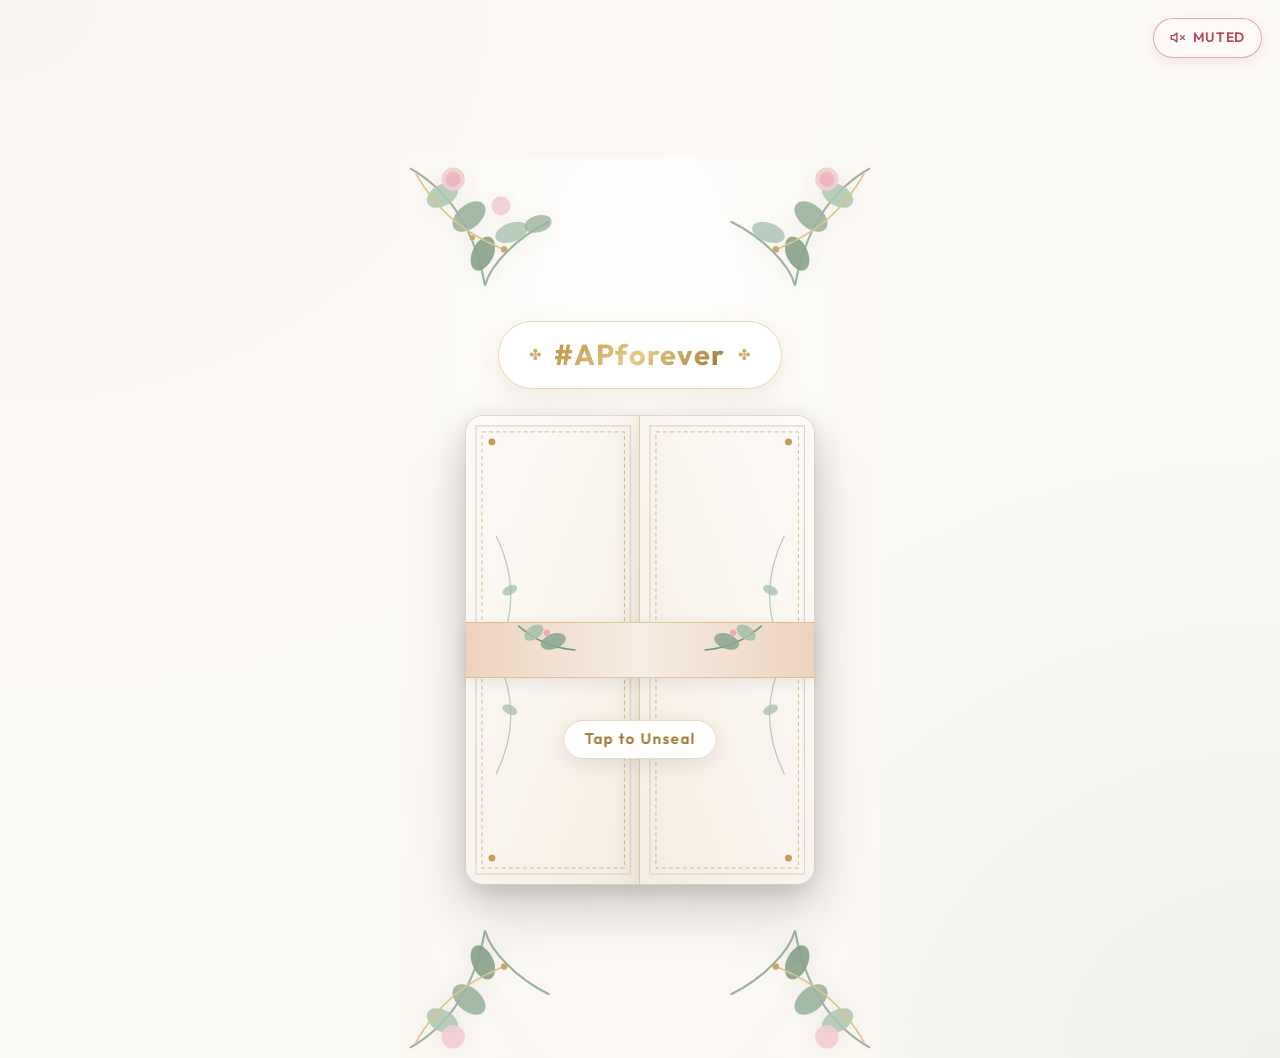
==== commit 8f9cfa83: "feat: add schedule script, styling, and update wedding details and venue addresses in HTML templates" ====
--- a/index.html
+++ b/index.html
@@ -22,7 +22,7 @@
     rel="stylesheet">
 
   <!-- Stylesheets (Cache-busted for mobile browsers) -->
-  <link rel="stylesheet" href="./css/style.css?v=4.2" />
+  <link rel="stylesheet" href="./css/style.css?v=5.0" />
   <link rel="stylesheet" href="./css/envelope.css?v=4.1" />
   <link rel="stylesheet" href="./css/celebrate.css?v=1.0" />
 </head>
@@ -363,6 +363,13 @@
               </div>
             </div>
             <div class="milestone-item">
+              <span class="milestone-time">01:00 PM</span>
+              <div class="milestone-content">
+                <strong>Lunch</strong>
+                <span>Festive afternoon lunch with family & friends</span>
+              </div>
+            </div>
+            <div class="milestone-item">
               <span class="milestone-time">05:30 PM</span>
               <div class="milestone-content">
                 <strong>Mehendi</strong>
@@ -390,10 +397,10 @@
           <div class="ceremony-venue-box">
             <div class="venue-header-row">
               <span class="venue-name">📍 Pranshi's Residence</span>
-              <button class="btn-copy-address" onclick="copyAddress('Govind Nagar, Moradabad, Uttar Pradesh')">📋
+              <button class="btn-copy-address" onclick="copyAddress('Lane no - 4, Govind Nagar, Moradabad, Uttar Pradesh')">📋
                 Copy</button>
             </div>
-            Govind Nagar, Moradabad, Uttar Pradesh
+            Lane no - 4, Govind Nagar, Moradabad, Uttar Pradesh
           </div>
 
           <button class="btn-gold" onclick="openDirections('haldi')">
@@ -513,7 +520,14 @@
         </svg>
 
         <p style="font-weight: 600; color: var(--color-primary); margin-bottom: 4px;">#APforever</p>
-        <p>With love, blessings, and warm gratitude from both families.</p>
+        <p>With love, blessings, and warm gratitude from Saxena family.</p>
+
+        <!-- With Best Compliments From Box -->
+        <div class="compliments-box">
+          <div class="compliments-title"><strong>With Best Compliments From</strong></div>
+          <div class="compliments-names"><strong>Mrs. Preety &amp; Mr. Rajeev Kumar Saxena</strong></div>
+          <div class="compliments-address">Lane no - 4, Govind Nagar, Moradabad, Uttar Pradesh</div>
+        </div>
 
         <!-- Bottom Flourish Baseline -->
         <div class="footer-bottom-flourish">
@@ -542,7 +556,7 @@
   <script src="./js/countdown.js?v=2.3"></script>
   <script src="./js/schedule.js?v=2.5"></script>
   <script src="./js/celebrate.js?v=1.0"></script>
-  <script src="./js/guestbook.js?v=2.2"></script>
+  <script src="./js/guestbook.js?v=2.5"></script>
 
 </body>
 
--- a/css/style.css
+++ b/css/style.css
@@ -56,7 +56,7 @@
 
 html {
   scroll-behavior: smooth;
-  font-size: 16px;
+  font-size: 17.5px;
 }
 
 body {
@@ -360,7 +360,7 @@
 .invite-prose {
   color: var(--color-text-muted);
   font-size: 0.95rem;
-  max-width: 320px;
+  max-width: 360px;
   margin: 0 auto 22px;
   line-height: 1.6;
 }
@@ -991,6 +991,61 @@
   max-width: 220px;
   width: 100%;
   height: auto;
+}
+
+/* Footer Compliments Box */
+.compliments-box {
+  margin: 16px auto 6px;
+  max-width: 380px;
+  padding: 14px 18px;
+  background: rgba(255, 255, 255, 0.75);
+  border: 1px solid var(--color-border-gold);
+  border-radius: var(--radius-md);
+  box-shadow: 0 4px 18px rgba(194, 157, 89, 0.08);
+  backdrop-filter: blur(10px);
+  -webkit-backdrop-filter: blur(10px);
+  text-align: center;
+}
+
+.compliments-title {
+  font-family: var(--font-serif);
+  font-size: 0.88rem;
+  letter-spacing: 0.08em;
+  text-transform: uppercase;
+  color: var(--color-gold-dark);
+  font-weight: 700;
+  margin-bottom: 5px;
+  display: flex;
+  align-items: center;
+  justify-content: center;
+  gap: 8px;
+}
+
+.compliments-title::before,
+.compliments-title::after {
+  content: '';
+  height: 1px;
+  width: 24px;
+  background: linear-gradient(to right, transparent, var(--color-gold), transparent);
+}
+
+.compliments-names {
+  font-family: var(--font-serif);
+  font-size: 1.14rem;
+  font-weight: 700;
+  color: var(--color-primary);
+  margin-bottom: 4px;
+  letter-spacing: 0.02em;
+}
+
+.compliments-names strong {
+  font-weight: 700;
+}
+
+.compliments-address {
+  font-size: 0.78rem;
+  color: var(--color-text-muted);
+  line-height: 1.45;
 }
 
 .footer-bottom-flourish {
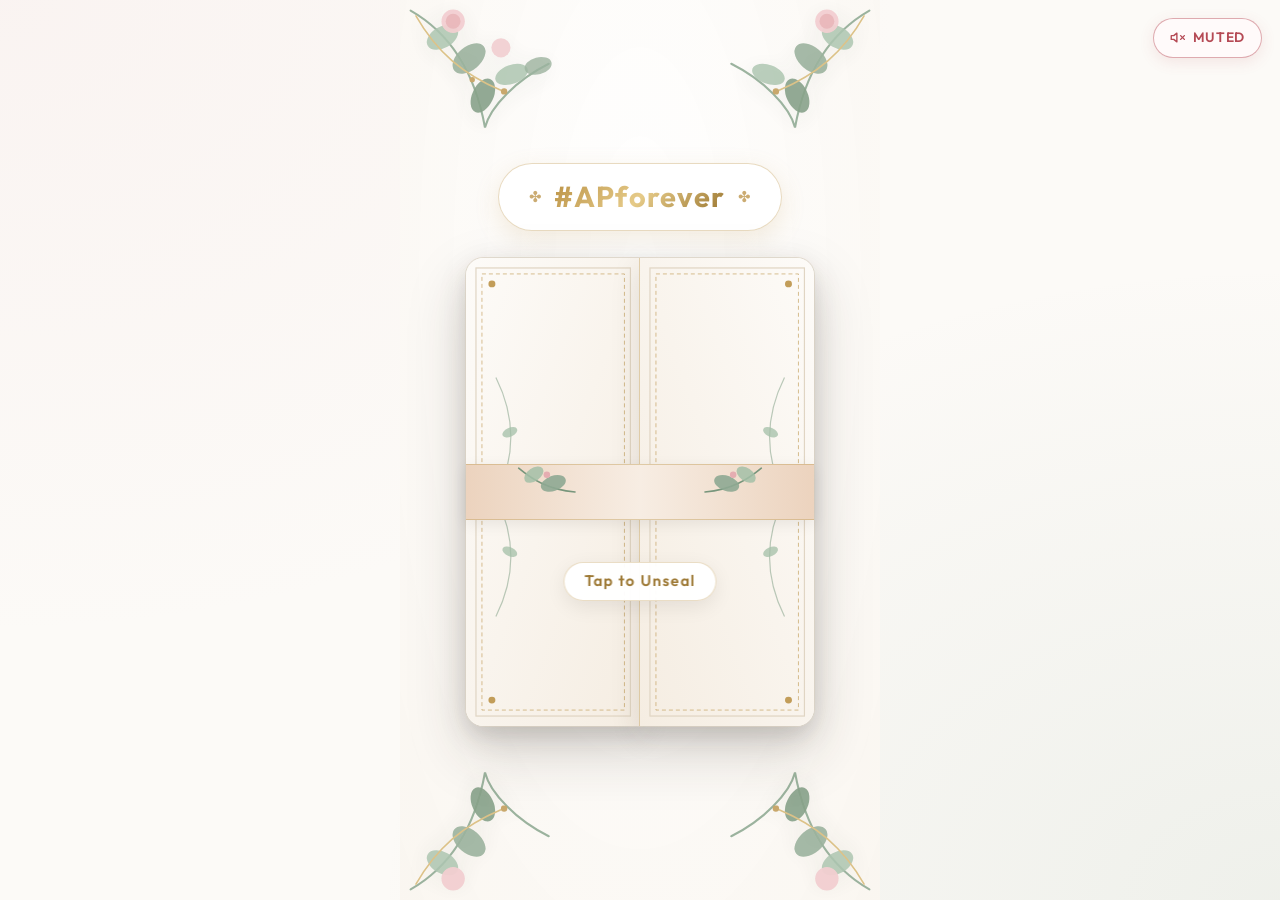
==== commit e0fc73db: "refactor: implement royal wedding fireworks celebration engine and theme styles in index.html" ====
--- a/index.html
+++ b/index.html
@@ -22,9 +22,9 @@
     rel="stylesheet">
 
   <!-- Stylesheets (Cache-busted for mobile browsers) -->
-  <link rel="stylesheet" href="./css/style.css?v=5.0" />
+  <link rel="stylesheet" href="./css/style.css?v=7.0" />
   <link rel="stylesheet" href="./css/envelope.css?v=4.1" />
-  <link rel="stylesheet" href="./css/celebrate.css?v=1.0" />
+  <link rel="stylesheet" href="./css/celebrate.css?v=2.1" />
 </head>
 
 <body>
@@ -148,7 +148,7 @@
                 <!-- Sacred Artwork: Both hands originate flush from the left and right frame lines -->
                 <div class="divine-cutout-wrap framed-hands" id="divine-cutout-wrap">
                   <div class="divine-cutout-aura"></div>
-                  <img src="./assets/shiva_parvati_vivah_hands.png" alt="Shiva Parvati Vivah Divine Hands Union" class="divine-hands-cutout" id="divine-hands-cutout" />
+                  <img src="./assets/shiva_parvati_vivah_hands.png?v=3.0" alt="Shiva Parvati Vivah Divine Hands Union" class="divine-hands-cutout" id="divine-hands-cutout" />
                 </div>
 
                 <!-- Bottom Footer: Couple Names -->
@@ -299,7 +299,7 @@
           <!-- Celebrate Our Union Button (Multi-Rocket Salvo Celebration) -->
           <button class="btn-celebrate celebrate-theme-3" id="btn-celebrate" title="Click to launch celebration fireworks!">
             <span class="celebrate-icon">🌺</span>
-            <span class="celebrate-label">Celebrate Our Union</span>
+            <span class="celebrate-label">Click here to Celebrate Our Union</span>
           </button>
 
           <button class="btn-gold" id="btn-add-calendar">
@@ -397,8 +397,7 @@
           <div class="ceremony-venue-box">
             <div class="venue-header-row">
               <span class="venue-name">📍 Pranshi's Residence</span>
-              <button class="btn-copy-address" onclick="copyAddress('Lane no - 4, Govind Nagar, Moradabad, Uttar Pradesh')">📋
-                Copy</button>
+              <button class="btn-copy-address" onclick="copyAddress('Lane no - 4, Govind Nagar, Moradabad, Uttar Pradesh')">📋 Copy</button>
             </div>
             Lane no - 4, Govind Nagar, Moradabad, Uttar Pradesh
           </div>
@@ -519,8 +518,7 @@
           <circle cx="186" cy="26" r="1.8" fill="#e5adb1" />
         </svg>
 
-        <p style="font-weight: 600; color: var(--color-primary); margin-bottom: 4px;">#APforever</p>
-        <p>With love, blessings, and warm gratitude from Saxena family.</p>
+        <p style="font-weight: 600; color: var(--color-primary); margin-bottom: 8px;">#APforever</p>
 
         <!-- With Best Compliments From Box -->
         <div class="compliments-box">
@@ -554,8 +552,8 @@
   <script src="./js/app.js?v=2.3"></script>
   <script src="./js/envelope.js?v=3.9"></script>
   <script src="./js/countdown.js?v=2.3"></script>
-  <script src="./js/schedule.js?v=2.5"></script>
-  <script src="./js/celebrate.js?v=1.0"></script>
+  <script src="./js/schedule.js?v=2.7"></script>
+  <script src="./js/celebrate.js?v=2.0"></script>
   <script src="./js/guestbook.js?v=2.5"></script>
 
 </body>
--- a/css/style.css
+++ b/css/style.css
@@ -996,8 +996,9 @@
 /* Footer Compliments Box */
 .compliments-box {
   margin: 16px auto 6px;
-  max-width: 380px;
-  padding: 14px 18px;
+  max-width: 440px;
+  width: 100%;
+  padding: 14px 16px;
   background: rgba(255, 255, 255, 0.75);
   border: 1px solid var(--color-border-gold);
   border-radius: var(--radius-md);
@@ -1008,34 +1009,40 @@
 }
 
 .compliments-title {
-  font-family: var(--font-serif);
-  font-size: 0.88rem;
+  font-family: var(--font-sans);
+  font-size: 0.84rem;
   letter-spacing: 0.08em;
   text-transform: uppercase;
   color: var(--color-gold-dark);
   font-weight: 700;
-  margin-bottom: 5px;
+  margin-bottom: 6px;
   display: flex;
   align-items: center;
   justify-content: center;
   gap: 8px;
+}
+
+.compliments-title strong {
+  font-weight: 700;
 }
 
 .compliments-title::before,
 .compliments-title::after {
   content: '';
-  height: 1px;
+  height: 1.5px;
   width: 24px;
   background: linear-gradient(to right, transparent, var(--color-gold), transparent);
 }
 
 .compliments-names {
   font-family: var(--font-serif);
-  font-size: 1.14rem;
-  font-weight: 700;
-  color: var(--color-primary);
-  margin-bottom: 4px;
-  letter-spacing: 0.02em;
+  font-size: clamp(0.96rem, 4.2vw, 1.2rem);
+  font-weight: 700;
+  color: #1a2a1e;
+  margin-bottom: 5px;
+  letter-spacing: 0.01em;
+  white-space: nowrap;
+  -webkit-text-stroke: 0.25px currentColor;
 }
 
 .compliments-names strong {
--- a/css/celebrate.css
+++ b/css/celebrate.css
@@ -0,0 +1,339 @@
+/* ==========================================================================
+   Celebrate Button & Royal Wedding Fireworks Engine Styles
+   Pranshi & Akash (#APforever)
+   ========================================================================== */
+
+/* Fullscreen High-Performance Fireworks Overlay Canvas */
+#fireworks-canvas {
+  position: fixed;
+  top: 0;
+  left: 0;
+  width: 100vw;
+  height: 100vh;
+  pointer-events: none;
+  z-index: 9998;
+}
+
+/* Base Celebrate Button */
+.btn-celebrate {
+  position: relative;
+  width: 100%;
+  padding: 14px 22px;
+  border-radius: var(--radius-pill, 999px);
+  font-family: var(--font-sans, 'Outfit', sans-serif);
+  font-size: 0.90rem;
+  font-weight: 600;
+  letter-spacing: 0.05em;
+  cursor: pointer;
+  display: inline-flex;
+  align-items: center;
+  justify-content: center;
+  gap: 10px;
+  text-decoration: none;
+  overflow: hidden;
+  transition: box-shadow 0.3s ease, filter 0.3s ease, transform 0.25s cubic-bezier(0.22, 1, 0.36, 1);
+  user-select: none;
+  -webkit-tap-highlight-color: transparent;
+  transform: translateY(0);
+}
+
+.btn-celebrate:hover {
+  filter: brightness(1.06);
+}
+
+.btn-celebrate:focus,
+.btn-celebrate:focus-visible {
+  outline: none;
+}
+
+.btn-celebrate:active {
+  transform: translateY(2px) scale(0.96);
+}
+
+/* Single Smooth Click Animation: presses down, rebounds softly, and cleanly returns directly to resting place */
+.btn-celebrate.animate-celebrate-click {
+  animation: celebratePressReturn 0.5s cubic-bezier(0.22, 1, 0.36, 1) both;
+}
+
+@keyframes celebratePressReturn {
+  0% {
+    transform: translateY(0) scale(1);
+  }
+  28% {
+    transform: translateY(2.5px) scale(0.96);
+  }
+  65% {
+    transform: translateY(-0.8px) scale(1.012);
+  }
+  100% {
+    transform: translateY(0) scale(1);
+  }
+}
+
+/* Shimmer Light Reflection Sweep */
+.btn-celebrate::before {
+  content: '';
+  position: absolute;
+  top: -50%;
+  left: -60%;
+  width: 50%;
+  height: 200%;
+  background: linear-gradient(
+    60deg,
+    rgba(255, 255, 255, 0) 0%,
+    rgba(255, 255, 255, 0.35) 50%,
+    rgba(255, 255, 255, 0) 100%
+  );
+  transform: rotate(25deg);
+  pointer-events: none;
+  animation: celebrateShimmerSweep 3.6s infinite ease-in-out;
+}
+
+@keyframes celebrateShimmerSweep {
+  0% {
+    left: -60%;
+  }
+  35% {
+    left: 140%;
+  }
+  100% {
+    left: 140%;
+  }
+}
+
+/* Upper Border Rocket Emitter Sparkle Indicator */
+.btn-celebrate::after {
+  content: '';
+  position: absolute;
+  top: -2px;
+  left: 50%;
+  transform: translateX(-50%);
+  width: 24px;
+  height: 3px;
+  border-radius: 99px;
+  background: radial-gradient(circle, rgba(255, 255, 255, 0.9) 0%, rgba(223, 190, 125, 0) 80%);
+  opacity: 0.8;
+  pointer-events: none;
+}
+
+/* Button Content Typography */
+.btn-celebrate .celebrate-icon {
+  font-size: 1.15rem;
+  line-height: 1;
+  display: inline-block;
+  transition: transform 0.3s cubic-bezier(0.34, 1.56, 0.64, 1);
+}
+
+.btn-celebrate:hover .celebrate-icon {
+  transform: scale(1.15) rotate(-6deg);
+}
+
+.btn-celebrate.animate-celebrate-click .celebrate-icon {
+  animation: celebrateIconPulse 0.5s cubic-bezier(0.22, 1, 0.36, 1) both;
+}
+
+@keyframes celebrateIconPulse {
+  0% {
+    transform: scale(1) rotate(0deg);
+  }
+  28% {
+    transform: scale(1.22) rotate(-10deg);
+  }
+  65% {
+    transform: scale(1.06) rotate(3deg);
+  }
+  100% {
+    transform: scale(1) rotate(0deg);
+  }
+}
+
+.btn-celebrate .celebrate-label {
+  display: inline-flex;
+  align-items: center;
+  gap: 6px;
+  font-weight: 600;
+}
+
+/* ==========================================================================
+   7 DISTINCT THEME DESIGNS
+   ========================================================================== */
+
+/* Design 1: Royal Gold & Stardust (Swarna Utsav) */
+.celebrate-theme-1 {
+  background: linear-gradient(135deg, #e8c988 0%, #c49f57 48%, #9c7329 100%);
+  color: #1c1507;
+  border: 1.5px solid #fff0c7;
+  box-shadow: 0 8px 24px rgba(196, 159, 87, 0.45), inset 0 1px 1px rgba(255, 255, 255, 0.6);
+  text-shadow: 0 1px 0 rgba(255, 255, 255, 0.4);
+}
+.celebrate-theme-1:hover {
+  box-shadow: 0 12px 28px rgba(196, 159, 87, 0.6), inset 0 1px 1px rgba(255, 255, 255, 0.8);
+}
+
+/* Design 2: Royal Emerald & Gold Filigree (Shahi Zamarrud) */
+.celebrate-theme-2 {
+  background: linear-gradient(135deg, #183325 0%, #265039 50%, #152c1f 100%);
+  color: #f8f1e2;
+  border: 1.5px solid #d4af37;
+  box-shadow: 0 8px 25px rgba(24, 51, 37, 0.52), inset 0 1px 1px rgba(223, 190, 125, 0.5);
+}
+.celebrate-theme-2:hover {
+  box-shadow: 0 12px 30px rgba(24, 51, 37, 0.65), 0 0 14px rgba(212, 175, 55, 0.35);
+}
+
+/* Design 3: Auspicious Sindoor & Rose Gold (Shubh Vivah) */
+.celebrate-theme-3 {
+  background: linear-gradient(135deg, #8c1828 0%, #bb2539 48%, #720e1d 100%);
+  color: #ffffff;
+  border: 1.5px solid #ffccd3;
+  box-shadow: 0 8px 26px rgba(140, 24, 40, 0.48), inset 0 1px 1px rgba(255, 235, 240, 0.55);
+  text-shadow: 0 1px 2px rgba(0, 0, 0, 0.28);
+}
+.celebrate-theme-3:hover {
+  background: linear-gradient(135deg, #991b2c 0%, #c93046 50%, #7d1121 100%);
+  box-shadow: 0 12px 32px rgba(140, 24, 40, 0.65), 0 0 18px rgba(244, 63, 94, 0.45);
+  border-color: #ffe4e8;
+}
+
+/* Design 4: Gilded Champagne Glassmorphism (Noor-e-Jashn) */
+.celebrate-theme-4 {
+  background: rgba(255, 253, 248, 0.88);
+  backdrop-filter: blur(14px);
+  -webkit-backdrop-filter: blur(14px);
+  color: #5c4314;
+  border: 1.5px solid #dfbe7d;
+  box-shadow: 0 8px 25px rgba(194, 157, 89, 0.28), inset 0 0 12px rgba(223, 190, 125, 0.2);
+}
+.celebrate-theme-4:hover {
+  background: rgba(255, 255, 252, 0.96);
+  box-shadow: 0 12px 30px rgba(194, 157, 89, 0.42);
+}
+
+/* Design 5: Festive Marigold & Saffron Silk (Kesar & Phuljhadi) */
+.celebrate-theme-5 {
+  background: linear-gradient(135deg, #f59e0b 0%, #d97706 50%, #b45309 100%);
+  color: #ffffff;
+  border: 1.5px solid #fef08a;
+  box-shadow: 0 8px 25px rgba(217, 119, 6, 0.45), inset 0 1px 1px rgba(255, 255, 255, 0.5);
+}
+.celebrate-theme-5:hover {
+  box-shadow: 0 12px 30px rgba(217, 119, 6, 0.62), 0 0 16px rgba(245, 158, 11, 0.45);
+}
+
+/* Design 6: Velvet Midnight & Celestial Starlight (Ratna Deep) */
+.celebrate-theme-6 {
+  background: linear-gradient(135deg, #0f172a 0%, #1e293b 50%, #0a0f1d 100%);
+  color: #f8fafc;
+  border: 1.5px solid #dfbe7d;
+  box-shadow: 0 8px 25px rgba(15, 23, 42, 0.65), inset 0 1px 1px rgba(223, 190, 125, 0.4);
+}
+.celebrate-theme-6:hover {
+  box-shadow: 0 12px 32px rgba(15, 23, 42, 0.8), 0 0 16px rgba(223, 190, 125, 0.45);
+}
+
+/* Design 7: Rajwada Heritage Dual-Gold Crest (Royal Insignia) */
+.celebrate-theme-7 {
+  background: #fdfbf7;
+  color: #3b2c16;
+  border: 3px double #c29d59;
+  box-shadow: 0 8px 24px rgba(140, 106, 40, 0.24);
+  font-family: var(--font-serif, 'Cormorant Garamond', serif);
+  font-size: 1.02rem;
+  letter-spacing: 0.08em;
+}
+.celebrate-theme-7:hover {
+  background: #fff;
+  border-color: #dfbe7d;
+  box-shadow: 0 12px 28px rgba(140, 106, 40, 0.38);
+}
+
+/* ==========================================================================
+   Interactive Design Picker Switcher (1 to 7)
+   ========================================================================== */
+.celebrate-switcher-wrap {
+  display: flex;
+  flex-direction: column;
+  align-items: center;
+  gap: 8px;
+  margin-top: 6px;
+  margin-bottom: 2px;
+  padding: 8px 12px;
+  background: rgba(255, 255, 255, 0.72);
+  border: 1px dashed #e3d5be;
+  border-radius: 14px;
+  backdrop-filter: blur(8px);
+}
+
+.celebrate-switcher-header {
+  display: flex;
+  align-items: center;
+  justify-content: space-between;
+  width: 100%;
+  font-size: 0.74rem;
+  color: var(--text-muted, #727a75);
+  font-weight: 500;
+}
+
+.celebrate-current-name {
+  color: var(--primary, #4a5d4e);
+  font-weight: 700;
+  letter-spacing: 0.02em;
+}
+
+.celebrate-pills-row {
+  display: flex;
+  align-items: center;
+  justify-content: center;
+  gap: 6px;
+  flex-wrap: wrap;
+}
+
+.celebrate-pill-opt {
+  width: 32px;
+  height: 32px;
+  border-radius: 50%;
+  border: 1.5px solid #e3d5be;
+  background: #ffffff;
+  color: #4a5d4e;
+  font-family: var(--font-sans, 'Outfit', sans-serif);
+  font-size: 0.78rem;
+  font-weight: 700;
+  cursor: pointer;
+  display: flex;
+  align-items: center;
+  justify-content: center;
+  transition: all 0.2s ease;
+  position: relative;
+  user-select: none;
+}
+
+.celebrate-pill-opt:hover {
+  transform: translateY(-2px) scale(1.08);
+  border-color: var(--gold, #c29d59);
+}
+
+.celebrate-pill-opt.active {
+  background: linear-gradient(135deg, #c29d59 0%, #dfbe7d 100%);
+  color: #ffffff;
+  border-color: #b58d44;
+  box-shadow: 0 3px 10px rgba(194, 157, 89, 0.45);
+  transform: scale(1.12);
+}
+
+.celebrate-hint-text {
+  font-size: 0.72rem;
+  color: #8c6a28;
+  font-style: italic;
+  margin-top: 2px;
+  text-align: center;
+}
+
+@media (max-width: 420px) {
+  .btn-celebrate {
+    font-size: 0.84rem;
+    padding: 13px 16px;
+    gap: 8px;
+    white-space: nowrap;
+  }
+}
+
